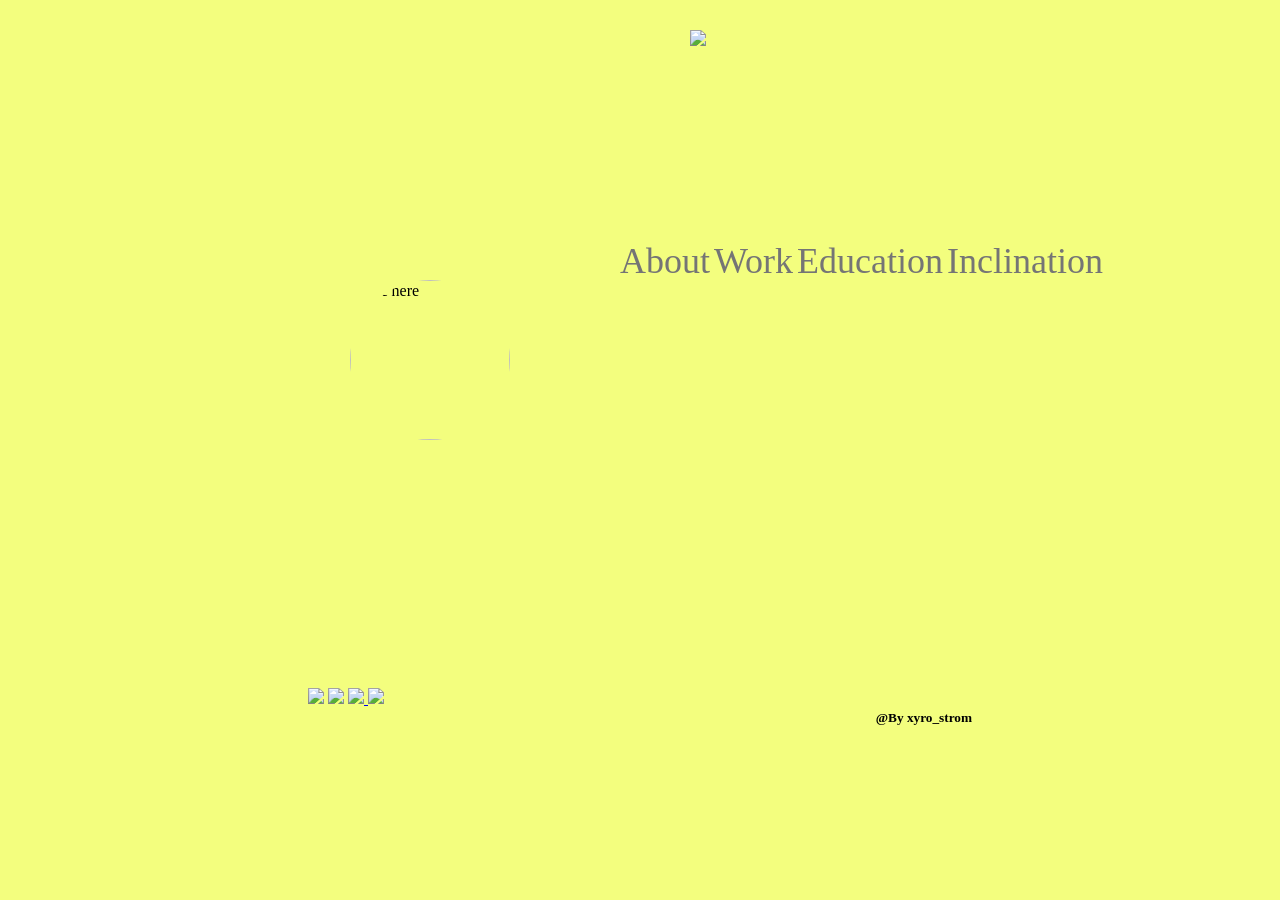
==== index.html @ 754d593f "Add files via upload" ====
<html>
<meta name="viewport" content="width=device-width, initial-scale=1" <head>
<link rel="stylesheet" type="text/css" href="index.css">
<title>Home</title>
</head>

<body>
  <div class="all">
    <div id="shikh-sign">
      <a href="index.html"> <img src="D:\website\Portfolio_Shikhar\img\signature5d9863102e449.png"></img></a>
    </div>

    <div>
      <img id="shikh-img" src="D:\website\Portfolio_Shikhar\img\potrait.jpg" alt="pic here"></img>
    </div>

    <div>
      <nav id="nav-bars">
        <a href="index.html" rel="stylesheet" type="text/css">About</a>
        <a href="work.html" rel="stylesheet" type="text/css">Work</a>
        <a href="education.html" rel="stylesheet" type="text/css">Education</a>
        <a href="inclanation.html" rel="stylesheet" type="text/css">Inclination</a>
      </nav>
    </div>

  </div>
  <div class="cre">
    <h5>@By xyro_strom</h5>
  </div>
  <div id="foot">
    <a class="Facebook" href="https://www.facebook.com/xyrostrom" target="_blank"><img src="D:\website\Portfolio_Shikhar\img\facebook.png"></a>
    <a class="Linkindin" href="https://www.linkedin.com/in/shikharsingh5051/" target="_blank"><img src="D:\website\Portfolio_Shikhar\img\linkedin.png"></a>
    <a class="instagram" href="https://twitter.com/xyro_strom" target="_blank"><img src="D:\website\Portfolio_Shikhar\img\twitter.png" </a> <a class="email" href="https://mailto:shikhar.singh@zoho.com" target="_blank"><img
        src="D:\website\Portfolio_Shikhar\img\email.png" </a> </div> </body> </html>
---- index.css ----
body {
  font-family: 'Comic Sans MS';
  font-size: 100%;
  background: #f3fe7e;
}

#shikh-sign {
  position: absolute;
  left: 690px;
  top: 30px
}

#shikh-img {
  position: absolute;
  top: 280px;
  left: 350px;
  width: 160px;
  border-radius: 50%
}

#nav-bars {
  position: absolute;
  top: 240px;
  left: 620px;
}

#nav-bars a {
  text-decoration: none;
  font-size: 36px;
  color: #757575;
  font-family: Comic Sans MS;
}

#foot {
  text-decoration: none;
  padding-top: 680px;
  padding-left: 300px;
  padding-right: 300px;
}

.cre {
  float: right;
  padding-top: 680px;
  padding-right: 300px;
}

.work-fox {
  text-align: center;
  padding-top: 300px;
  padding-left: : 50px;
}

#nav-bars a:hover {
  text-decoration: none;
  font-family: Comic Sans MS;
  font-size: 39px;
  font-style: normal;
  font-weight: normal;
  text-transform: normal;
  letter-spacing: normal;
  line-height: 1.3em;
  color: #000;
}

div.darkTable {
  font-family: "Comic Sans MS", cursive, sans-serif;
  border: 5px solid #000000;
  background-color: #4A4A4A;
  width: 60%;
  height: 150px;
  text-align: center;
  border-collapse: collapse;
}

.divTable.darkTable .divTableCell,
.divTable.darkTable .divTableHead {
  border: 0px solid #4A4A4A;
  padding: 3px 2px;
}

.divTable.darkTable .divTableBody .divTableCell {
  font-size: 13px;
  color: #E6E6E6;
}

.divTable.darkTable .divTableRow:nth-child(even) {
  background: #888888;
}

.divTable.darkTable .divTableHeading {
  background: #000000;
  border-bottom: 3px solid #000000;
}

.divTable.darkTable .divTableHeading .divTableHead {
  font-size: 16px;
  font-weight: bold;
  color: #E6E6E6;
  text-align: center;
  border-left: 2px solid #4A4A4A;
}

.divTable.darkTable .divTableHeading .divTableHead:first-child {
  border-left: none;
}

.darkTable .tableFootStyle {
  font-size: 18px;
}

/* DivTable.com */
.divTable {
  display: table;
}

.divTableRow {
  display: table-row;
}

.divTableHeading {
  display: table-header-group;
}

.divTableCell,
.divTableHead {
  display: table-cell;
}

.divTableHeading {
  display: table-header-group;
}

.divTableFoot {
  display: table-footer-group;
}

.divTableBody {
  display: table-row-group;
}

.edu {
  text-align: center;
  padding-top: 400px;
  padding-left: 500px;
}
.hobbies-skills1{
  text-align: left;
  padding-top: 350px;
  padding-left:100px;
}
.hobbies-skills2{
  text-align: justify;
  padding-top: 100px;
  padding-left: 300px;
}
.hobbies-skills3{
  text-align: justify;
  padding-top: 100px;
  padding-left: 500px;
}
.hobbies-skills4{
  text-align: justify;
  padding-top: 100px;
  padding-left: 700px;
}
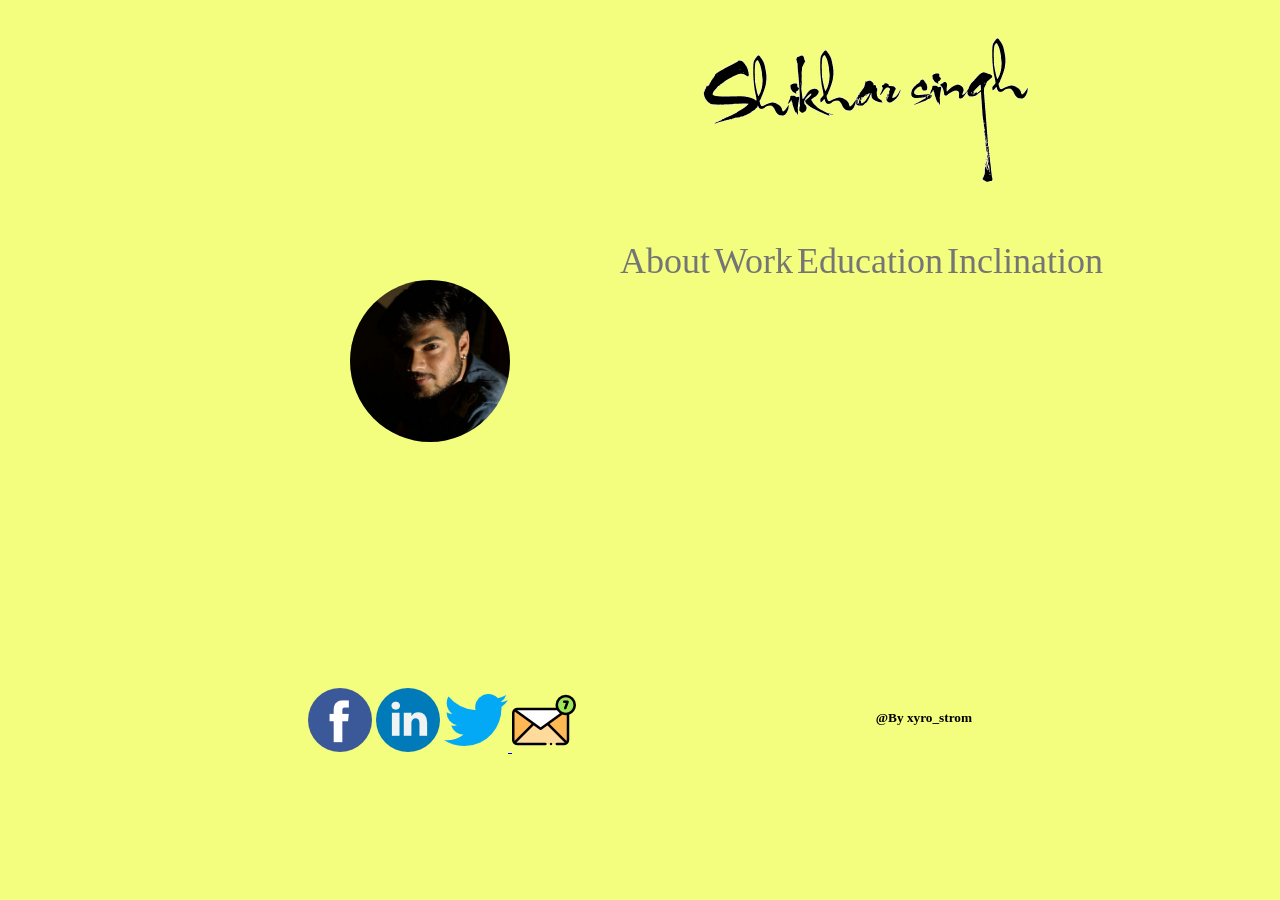
==== commit 65427142: "Update index.html" ====
--- a/index.html
+++ b/index.html
@@ -7,11 +7,11 @@
 <body>
   <div class="all">
     <div id="shikh-sign">
-      <a href="index.html"> <img src="D:\website\Portfolio_Shikhar\img\signature5d9863102e449.png"></img></a>
+      <a href="index.html"> <img src="img\signature5d9863102e449.png"></img></a>
     </div>
 
     <div>
-      <img id="shikh-img" src="D:\website\Portfolio_Shikhar\img\potrait.jpg" alt="pic here"></img>
+      <img id="shikh-img" src="img\potrait.jpg" alt="pic here"></img>
     </div>
 
     <div>
@@ -28,7 +28,7 @@
     <h5>@By xyro_strom</h5>
   </div>
   <div id="foot">
-    <a class="Facebook" href="https://www.facebook.com/xyrostrom" target="_blank"><img src="D:\website\Portfolio_Shikhar\img\facebook.png"></a>
-    <a class="Linkindin" href="https://www.linkedin.com/in/shikharsingh5051/" target="_blank"><img src="D:\website\Portfolio_Shikhar\img\linkedin.png"></a>
-    <a class="instagram" href="https://twitter.com/xyro_strom" target="_blank"><img src="D:\website\Portfolio_Shikhar\img\twitter.png" </a> <a class="email" href="https://mailto:shikhar.singh@zoho.com" target="_blank"><img
-        src="D:\website\Portfolio_Shikhar\img\email.png" </a> </div> </body> </html>
+    <a class="Facebook" href="https://www.facebook.com/xyrostrom" target="_blank"><img src="img\facebook.png"></a>
+    <a class="Linkindin" href="https://www.linkedin.com/in/shikharsingh5051/" target="_blank"><img src="img\linkedin.png"></a>
+    <a class="instagram" href="https://twitter.com/xyro_strom" target="_blank"><img src="img\twitter.png" </a> <a class="email" href="https://mailto:shikhar.singh@zoho.com" target="_blank"><img
+        src="img\email.png" </a> </div> </body> </html>
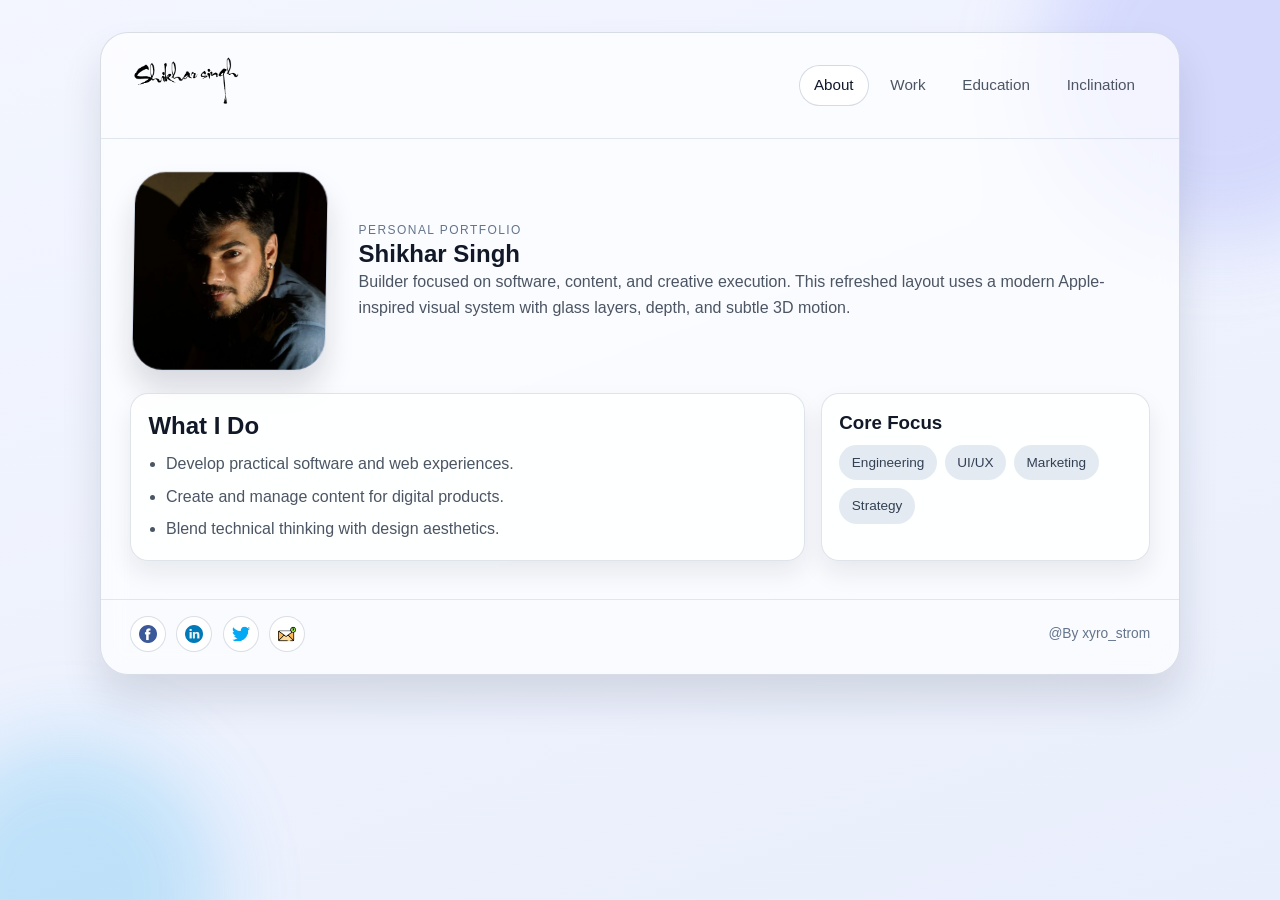
==== commit 752c2384: "Redesign portfolio with Apple-inspired 3D aesthetic" ====
--- a/index.html
+++ b/index.html
@@ -1,34 +1,65 @@
-<html>
-<meta name="viewport" content="width=device-width, initial-scale=1" <head>
-<link rel="stylesheet" type="text/css" href="index.css">
-<title>Home</title>
-</head>
-
-<body>
-  <div class="all">
-    <div id="shikh-sign">
-      <a href="index.html"> <img src="img\signature5d9863102e449.png"></img></a>
-    </div>
-
-    <div>
-      <img id="shikh-img" src="img\potrait.jpg" alt="pic here"></img>
-    </div>
-
-    <div>
-      <nav id="nav-bars">
-        <a href="index.html" rel="stylesheet" type="text/css">About</a>
-        <a href="work.html" rel="stylesheet" type="text/css">Work</a>
-        <a href="education.html" rel="stylesheet" type="text/css">Education</a>
-        <a href="inclanation.html" rel="stylesheet" type="text/css">Inclination</a>
-      </nav>
-    </div>
-
-  </div>
-  <div class="cre">
-    <h5>@By xyro_strom</h5>
-  </div>
-  <div id="foot">
-    <a class="Facebook" href="https://www.facebook.com/xyrostrom" target="_blank"><img src="img\facebook.png"></a>
-    <a class="Linkindin" href="https://www.linkedin.com/in/shikharsingh5051/" target="_blank"><img src="img\linkedin.png"></a>
-    <a class="instagram" href="https://twitter.com/xyro_strom" target="_blank"><img src="img\twitter.png" </a> <a class="email" href="https://mailto:shikhar.singh@zoho.com" target="_blank"><img
-        src="img\email.png" </a> </div> </body> </html>
+<!doctype html>
+<html lang="en">
+<head>
+  <meta charset="utf-8">
+  <meta name="viewport" content="width=device-width, initial-scale=1">
+  <title>Portfolio · About</title>
+  <link rel="stylesheet" href="index.css">
+</head>
+<body>
+  <div class="site-shell">
+    <header class="header">
+      <a class="brand" href="index.html">
+        <img src="img/signature5d9863102e449.png" alt="Signature logo">
+      </a>
+      <nav class="nav" aria-label="Main navigation">
+        <a class="active" href="index.html">About</a>
+        <a href="work.html">Work</a>
+        <a href="education.html">Education</a>
+        <a href="inclanation.html">Inclination</a>
+      </nav>
+    </header>
+
+    <main class="main">
+      <section class="hero">
+        <img src="img/potrait.jpg" alt="Portrait of Shikhar Singh">
+        <div>
+          <p class="eyebrow">Personal Portfolio</p>
+          <h1>Shikhar Singh</h1>
+          <p>Builder focused on software, content, and creative execution. This refreshed layout uses a modern Apple-inspired visual system with glass layers, depth, and subtle 3D motion.</p>
+        </div>
+      </section>
+
+      <section class="panel-grid">
+        <article class="card card--wide">
+          <h2>What I Do</h2>
+          <ul class="list">
+            <li>Develop practical software and web experiences.</li>
+            <li>Create and manage content for digital products.</li>
+            <li>Blend technical thinking with design aesthetics.</li>
+          </ul>
+        </article>
+        <article class="card card--narrow">
+          <h3>Core Focus</h3>
+          <div class="tag-wrap">
+            <span class="tag">Engineering</span>
+            <span class="tag">UI/UX</span>
+            <span class="tag">Marketing</span>
+            <span class="tag">Strategy</span>
+          </div>
+        </article>
+      </section>
+    </main>
+
+    <footer class="footer">
+      <div class="socials">
+        <a href="https://www.facebook.com/xyrostrom" target="_blank" rel="noreferrer"><img src="img/facebook.png" alt="Facebook"></a>
+        <a href="https://www.linkedin.com/in/shikharsingh5051/" target="_blank" rel="noreferrer"><img src="img/linkedin.png" alt="LinkedIn"></a>
+        <a href="https://twitter.com/xyro_strom" target="_blank" rel="noreferrer"><img src="img/twitter.png" alt="Twitter"></a>
+        <a href="mailto:shikhar.singh@zoho.com"><img src="img/email.png" alt="Email"></a>
+      </div>
+      <p class="credit">@By xyro_strom</p>
+    </footer>
+  </div>
+</body>
+</html>
--- a/index.css
+++ b/index.css
@@ -1,165 +1,332 @@
-body {
-  font-family: 'Comic Sans MS';
-  font-size: 100%;
-  background: #f3fe7e;
-}
-
-#shikh-sign {
-  position: absolute;
-  left: 690px;
-  top: 30px
-}
-
-#shikh-img {
-  position: absolute;
-  top: 280px;
-  left: 350px;
-  width: 160px;
-  border-radius: 50%
-}
-
-#nav-bars {
-  position: absolute;
-  top: 240px;
-  left: 620px;
-}
-
-#nav-bars a {
-  text-decoration: none;
-  font-size: 36px;
-  color: #757575;
-  font-family: Comic Sans MS;
-}
-
-#foot {
-  text-decoration: none;
-  padding-top: 680px;
-  padding-left: 300px;
-  padding-right: 300px;
-}
-
-.cre {
-  float: right;
-  padding-top: 680px;
-  padding-right: 300px;
-}
-
-.work-fox {
-  text-align: center;
-  padding-top: 300px;
-  padding-left: : 50px;
-}
-
-#nav-bars a:hover {
-  text-decoration: none;
-  font-family: Comic Sans MS;
-  font-size: 39px;
-  font-style: normal;
-  font-weight: normal;
-  text-transform: normal;
-  letter-spacing: normal;
-  line-height: 1.3em;
-  color: #000;
-}
-
-div.darkTable {
-  font-family: "Comic Sans MS", cursive, sans-serif;
-  border: 5px solid #000000;
-  background-color: #4A4A4A;
-  width: 60%;
-  height: 150px;
-  text-align: center;
-  border-collapse: collapse;
-}
-
-.divTable.darkTable .divTableCell,
-.divTable.darkTable .divTableHead {
-  border: 0px solid #4A4A4A;
-  padding: 3px 2px;
-}
-
-.divTable.darkTable .divTableBody .divTableCell {
-  font-size: 13px;
-  color: #E6E6E6;
-}
-
-.divTable.darkTable .divTableRow:nth-child(even) {
-  background: #888888;
-}
-
-.divTable.darkTable .divTableHeading {
-  background: #000000;
-  border-bottom: 3px solid #000000;
-}
-
-.divTable.darkTable .divTableHeading .divTableHead {
-  font-size: 16px;
-  font-weight: bold;
-  color: #E6E6E6;
-  text-align: center;
-  border-left: 2px solid #4A4A4A;
-}
-
-.divTable.darkTable .divTableHeading .divTableHead:first-child {
-  border-left: none;
-}
-
-.darkTable .tableFootStyle {
-  font-size: 18px;
-}
-
-/* DivTable.com */
-.divTable {
-  display: table;
-}
-
-.divTableRow {
-  display: table-row;
-}
-
-.divTableHeading {
-  display: table-header-group;
-}
-
-.divTableCell,
-.divTableHead {
-  display: table-cell;
-}
-
-.divTableHeading {
-  display: table-header-group;
-}
-
-.divTableFoot {
-  display: table-footer-group;
-}
-
-.divTableBody {
-  display: table-row-group;
-}
-
-.edu {
-  text-align: center;
-  padding-top: 400px;
-  padding-left: 500px;
-}
-.hobbies-skills1{
-  text-align: left;
-  padding-top: 350px;
-  padding-left:100px;
-}
-.hobbies-skills2{
-  text-align: justify;
-  padding-top: 100px;
-  padding-left: 300px;
-}
-.hobbies-skills3{
-  text-align: justify;
-  padding-top: 100px;
-  padding-left: 500px;
-}
-.hobbies-skills4{
-  text-align: justify;
-  padding-top: 100px;
-  padding-left: 700px;
-}
+:root {
+  --bg-top: #f3f6ff;
+  --bg-bottom: #e9eefc;
+  --surface: rgba(255, 255, 255, 0.7);
+  --text-primary: #111827;
+  --text-secondary: #4b5563;
+  --accent: #2563eb;
+  --accent-soft: rgba(37, 99, 235, 0.18);
+  --border: rgba(148, 163, 184, 0.35);
+  --shadow: 0 24px 40px rgba(15, 23, 42, 0.12);
+  --radius-lg: 28px;
+  --radius-md: 18px;
+}
+
+* {
+  box-sizing: border-box;
+}
+
+html,
+body {
+  margin: 0;
+  min-height: 100%;
+}
+
+body {
+  font-family: "SF Pro Display", "SF Pro Text", -apple-system, BlinkMacSystemFont, "Segoe UI", Roboto, sans-serif;
+  background: linear-gradient(160deg, var(--bg-top), var(--bg-bottom));
+  color: var(--text-primary);
+  line-height: 1.6;
+}
+
+body::before,
+body::after {
+  content: "";
+  position: fixed;
+  border-radius: 50%;
+  filter: blur(40px);
+  z-index: -2;
+}
+
+body::before {
+  width: 360px;
+  height: 360px;
+  top: -120px;
+  right: -120px;
+  background: rgba(129, 140, 248, 0.24);
+}
+
+body::after {
+  width: 300px;
+  height: 300px;
+  bottom: -140px;
+  left: -80px;
+  background: rgba(14, 165, 233, 0.2);
+}
+
+.site-shell {
+  width: min(1080px, 92vw);
+  margin: 2rem auto;
+  background: var(--surface);
+  border: 1px solid var(--border);
+  box-shadow: var(--shadow);
+  border-radius: var(--radius-lg);
+  backdrop-filter: blur(12px);
+  transform-style: preserve-3d;
+  animation: shellFloat 10s ease-in-out infinite;
+}
+
+.header {
+  display: flex;
+  align-items: center;
+  justify-content: space-between;
+  gap: 1rem;
+  padding: 1.4rem 1.8rem;
+  border-bottom: 1px solid rgba(148, 163, 184, 0.24);
+}
+
+.brand {
+  display: flex;
+  align-items: center;
+  gap: 0.75rem;
+  text-decoration: none;
+  color: inherit;
+  font-weight: 600;
+}
+
+.brand img {
+  width: 130px;
+  max-width: 100%;
+}
+
+.nav {
+  display: flex;
+  flex-wrap: wrap;
+  gap: 0.4rem;
+}
+
+.nav a {
+  padding: 0.52rem 0.95rem;
+  border-radius: 999px;
+  color: var(--text-secondary);
+  text-decoration: none;
+  transition: all 220ms ease;
+  font-size: 0.95rem;
+}
+
+.nav a:hover,
+.nav a.active {
+  color: #0f172a;
+  background: rgba(255, 255, 255, 0.85);
+  box-shadow: inset 0 0 0 1px rgba(148, 163, 184, 0.4);
+}
+
+.main {
+  padding: 2rem 1.8rem 2.4rem;
+  display: grid;
+  gap: 1.4rem;
+}
+
+.hero {
+  display: grid;
+  grid-template-columns: 200px 1fr;
+  gap: 1.8rem;
+  align-items: center;
+}
+
+.hero img {
+  width: 200px;
+  aspect-ratio: 1 / 1;
+  object-fit: cover;
+  border-radius: 32px;
+  border: 1px solid rgba(148, 163, 184, 0.4);
+  box-shadow: 0 20px 30px rgba(15, 23, 42, 0.14);
+  transform: rotateY(-14deg) rotateX(4deg);
+  animation: portraitDrift 8s ease-in-out infinite;
+}
+
+.eyebrow {
+  letter-spacing: 0.12em;
+  font-size: 0.75rem;
+  text-transform: uppercase;
+  color: #64748b;
+  margin: 0;
+}
+
+h1,
+h2,
+h3 {
+  margin: 0;
+  line-height: 1.2;
+}
+
+p {
+  margin: 0;
+  color: var(--text-secondary);
+}
+
+.panel-grid {
+  display: grid;
+  grid-template-columns: repeat(12, 1fr);
+  gap: 1rem;
+}
+
+.card {
+  background: rgba(255, 255, 255, 0.8);
+  border: 1px solid rgba(148, 163, 184, 0.3);
+  border-radius: var(--radius-md);
+  padding: 1.1rem;
+  box-shadow: 0 12px 24px rgba(15, 23, 42, 0.08);
+  transform: translateZ(20px);
+  transition: transform 200ms ease, box-shadow 200ms ease;
+}
+
+.card:hover {
+  transform: translateY(-4px) translateZ(24px);
+  box-shadow: 0 18px 30px rgba(15, 23, 42, 0.13);
+}
+
+.card--wide {
+  grid-column: span 8;
+}
+
+.card--narrow {
+  grid-column: span 4;
+}
+
+.list {
+  margin: 0.65rem 0 0;
+  padding-left: 1.1rem;
+  color: var(--text-secondary);
+}
+
+.list li + li {
+  margin-top: 0.45rem;
+}
+
+.timeline {
+  display: grid;
+  gap: 0.8rem;
+  margin-top: 0.75rem;
+}
+
+.timeline-item {
+  border-left: 3px solid var(--accent-soft);
+  padding-left: 0.8rem;
+}
+
+.table {
+  width: 100%;
+  border-collapse: collapse;
+  margin-top: 0.8rem;
+  overflow: hidden;
+  border-radius: 14px;
+}
+
+.table th,
+.table td {
+  text-align: left;
+  padding: 0.75rem;
+}
+
+.table th {
+  background: rgba(226, 232, 240, 0.8);
+  font-size: 0.82rem;
+  text-transform: uppercase;
+  letter-spacing: 0.05em;
+  color: #334155;
+}
+
+.table tr:nth-child(even) td {
+  background: rgba(248, 250, 252, 0.8);
+}
+
+.tag-wrap {
+  display: flex;
+  flex-wrap: wrap;
+  gap: 0.5rem;
+  margin-top: 0.7rem;
+}
+
+.tag {
+  padding: 0.42rem 0.78rem;
+  border-radius: 999px;
+  font-size: 0.85rem;
+  background: rgba(226, 232, 240, 0.9);
+  color: #334155;
+}
+
+.footer {
+  display: flex;
+  justify-content: space-between;
+  align-items: center;
+  gap: 1rem;
+  padding: 1rem 1.8rem 1.4rem;
+  border-top: 1px solid rgba(148, 163, 184, 0.24);
+}
+
+.socials {
+  display: flex;
+  gap: 0.65rem;
+}
+
+.socials a {
+  display: inline-flex;
+  width: 36px;
+  height: 36px;
+  align-items: center;
+  justify-content: center;
+  border-radius: 50%;
+  border: 1px solid rgba(148, 163, 184, 0.35);
+  background: rgba(255, 255, 255, 0.84);
+  transition: transform 220ms ease;
+}
+
+.socials a:hover {
+  transform: translateY(-2px);
+}
+
+.socials img {
+  width: 18px;
+  height: 18px;
+}
+
+.credit {
+  color: #64748b;
+  font-size: 0.86rem;
+}
+
+@keyframes shellFloat {
+  0%,
+  100% {
+    transform: perspective(1200px) rotateX(0deg);
+  }
+  50% {
+    transform: perspective(1200px) rotateX(0.8deg);
+  }
+}
+
+@keyframes portraitDrift {
+  0%,
+  100% {
+    transform: rotateY(-14deg) rotateX(4deg) translateY(0px);
+  }
+  50% {
+    transform: rotateY(-10deg) rotateX(2deg) translateY(-6px);
+  }
+}
+
+@media (max-width: 900px) {
+  .hero {
+    grid-template-columns: 1fr;
+  }
+
+  .card--wide,
+  .card--narrow {
+    grid-column: span 12;
+  }
+}
+
+@media (max-width: 640px) {
+  .header,
+  .main,
+  .footer {
+    padding-left: 1rem;
+    padding-right: 1rem;
+  }
+
+  .footer {
+    flex-direction: column;
+    align-items: flex-start;
+  }
+}
